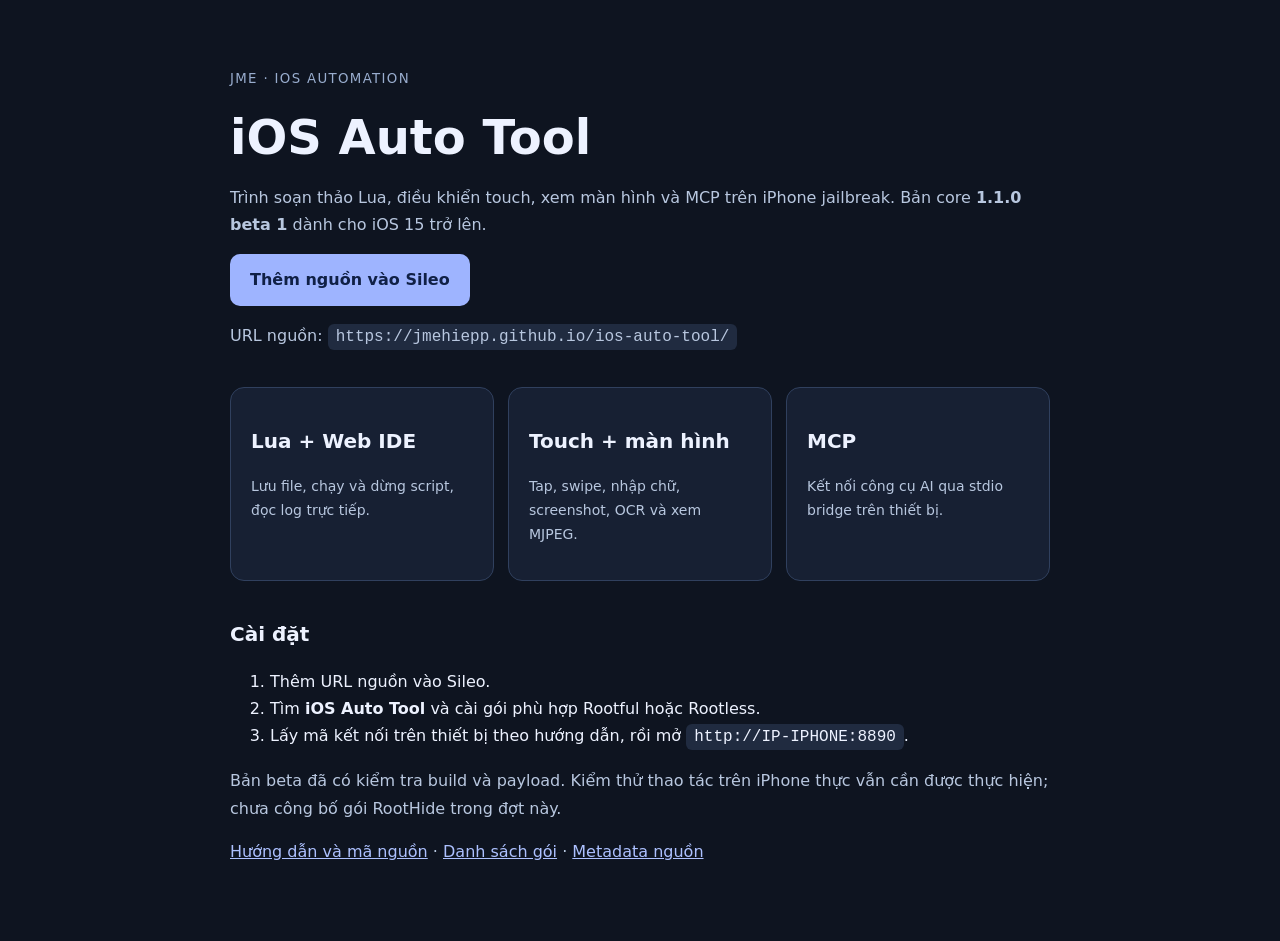
==== repo/index.html @ 99c03591 "test: verify Lua cancellation and signed release payloads" ====
<!doctype html><html lang="vi"><meta charset="utf-8"><meta name="viewport" content="width=device-width,initial-scale=1">
<title>iOS Auto Tool · Sileo source</title><style>body{margin:0;background:#0e1420;color:#edf2ff;font:16px/1.7 system-ui}main{max-width:820px;margin:auto;padding:64px 24px}small{color:#99adce;letter-spacing:.1em}h1{font-size:48px;line-height:1.1;margin:20px 0}p{color:#b8c7df}a{color:#adc1ff}code{word-break:break-all;background:#202b40;padding:4px 8px;border-radius:6px}.button{display:inline-block;background:#9eb4ff;color:#102046;border-radius:10px;padding:12px 20px;text-decoration:none;font-weight:700}.cards{display:grid;grid-template-columns:repeat(auto-fit,minmax(180px,1fr));gap:14px;margin:36px 0}article{padding:20px;border:1px solid #30405e;border-radius:14px;background:#172033}h2{font-size:20px}article p{font-size:14px}</style>
<main><small>JME · IOS AUTOMATION</small><h1>iOS Auto Tool</h1><p>Trình soạn thảo Lua, điều khiển touch, xem màn hình và MCP trên iPhone jailbreak. Bản core <strong>1.1.0 beta 1</strong> dành cho iOS 15 trở lên.</p>
<a class="button" href="sileo://source/https://jmehiepp.github.io/ios-auto-tool/">Thêm nguồn vào Sileo</a>
<p>URL nguồn: <code>https://jmehiepp.github.io/ios-auto-tool/</code></p>
<div class="cards"><article><h2>Lua + Web IDE</h2><p>Lưu file, chạy và dừng script, đọc log trực tiếp.</p></article><article><h2>Touch + màn hình</h2><p>Tap, swipe, nhập chữ, screenshot, OCR và xem MJPEG.</p></article><article><h2>MCP</h2><p>Kết nối công cụ AI qua stdio bridge trên thiết bị.</p></article></div>
<h2>Cài đặt</h2><ol><li>Thêm URL nguồn vào Sileo.</li><li>Tìm <strong>iOS Auto Tool</strong> và cài gói phù hợp Rootful hoặc Rootless.</li><li>Lấy mã kết nối trên thiết bị theo hướng dẫn, rồi mở <code>http://IP-IPHONE:8890</code>.</li></ol>
<p>Bản beta đã có kiểm tra build và payload. Kiểm thử thao tác trên iPhone thực vẫn cần được thực hiện; chưa công bố gói RootHide trong đợt này.</p>
<p><a href="https://github.com/jmehiepp/ios-auto-tool#readme">Hướng dẫn và mã nguồn</a> · <a href="Packages">Danh sách gói</a> · <a href="Release">Metadata nguồn</a></p></main></html>
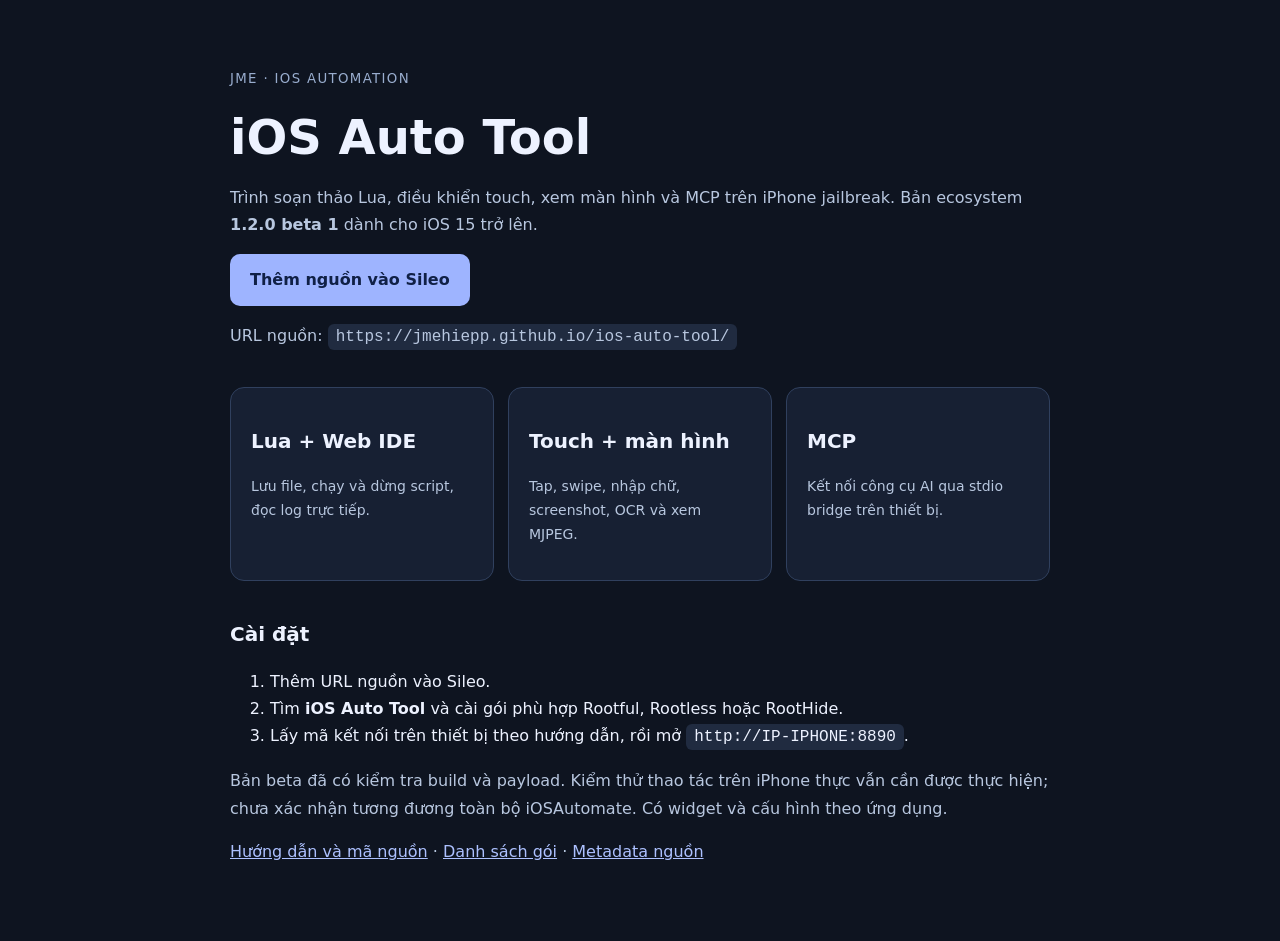
==== commit 42b74d02: "feat: add named device profiles and transactional app snapshots" ====
--- a/repo/index.html
+++ b/repo/index.html
@@ -1,9 +1,9 @@
 <!doctype html><html lang="vi"><meta charset="utf-8"><meta name="viewport" content="width=device-width,initial-scale=1">
 <title>iOS Auto Tool · Sileo source</title><style>body{margin:0;background:#0e1420;color:#edf2ff;font:16px/1.7 system-ui}main{max-width:820px;margin:auto;padding:64px 24px}small{color:#99adce;letter-spacing:.1em}h1{font-size:48px;line-height:1.1;margin:20px 0}p{color:#b8c7df}a{color:#adc1ff}code{word-break:break-all;background:#202b40;padding:4px 8px;border-radius:6px}.button{display:inline-block;background:#9eb4ff;color:#102046;border-radius:10px;padding:12px 20px;text-decoration:none;font-weight:700}.cards{display:grid;grid-template-columns:repeat(auto-fit,minmax(180px,1fr));gap:14px;margin:36px 0}article{padding:20px;border:1px solid #30405e;border-radius:14px;background:#172033}h2{font-size:20px}article p{font-size:14px}</style>
-<main><small>JME · IOS AUTOMATION</small><h1>iOS Auto Tool</h1><p>Trình soạn thảo Lua, điều khiển touch, xem màn hình và MCP trên iPhone jailbreak. Bản core <strong>1.1.0 beta 1</strong> dành cho iOS 15 trở lên.</p>
+<main><small>JME · IOS AUTOMATION</small><h1>iOS Auto Tool</h1><p>Trình soạn thảo Lua, điều khiển touch, xem màn hình và MCP trên iPhone jailbreak. Bản ecosystem <strong>1.2.0 beta 1</strong> dành cho iOS 15 trở lên.</p>
 <a class="button" href="sileo://source/https://jmehiepp.github.io/ios-auto-tool/">Thêm nguồn vào Sileo</a>
 <p>URL nguồn: <code>https://jmehiepp.github.io/ios-auto-tool/</code></p>
 <div class="cards"><article><h2>Lua + Web IDE</h2><p>Lưu file, chạy và dừng script, đọc log trực tiếp.</p></article><article><h2>Touch + màn hình</h2><p>Tap, swipe, nhập chữ, screenshot, OCR và xem MJPEG.</p></article><article><h2>MCP</h2><p>Kết nối công cụ AI qua stdio bridge trên thiết bị.</p></article></div>
-<h2>Cài đặt</h2><ol><li>Thêm URL nguồn vào Sileo.</li><li>Tìm <strong>iOS Auto Tool</strong> và cài gói phù hợp Rootful hoặc Rootless.</li><li>Lấy mã kết nối trên thiết bị theo hướng dẫn, rồi mở <code>http://IP-IPHONE:8890</code>.</li></ol>
-<p>Bản beta đã có kiểm tra build và payload. Kiểm thử thao tác trên iPhone thực vẫn cần được thực hiện; chưa công bố gói RootHide trong đợt này.</p>
+<h2>Cài đặt</h2><ol><li>Thêm URL nguồn vào Sileo.</li><li>Tìm <strong>iOS Auto Tool</strong> và cài gói phù hợp Rootful, Rootless hoặc RootHide.</li><li>Lấy mã kết nối trên thiết bị theo hướng dẫn, rồi mở <code>http://IP-IPHONE:8890</code>.</li></ol>
+<p>Bản beta đã có kiểm tra build và payload. Kiểm thử thao tác trên iPhone thực vẫn cần được thực hiện; chưa xác nhận tương đương toàn bộ iOSAutomate. Có widget và cấu hình theo ứng dụng.</p>
 <p><a href="https://github.com/jmehiepp/ios-auto-tool#readme">Hướng dẫn và mã nguồn</a> · <a href="Packages">Danh sách gói</a> · <a href="Release">Metadata nguồn</a></p></main></html>
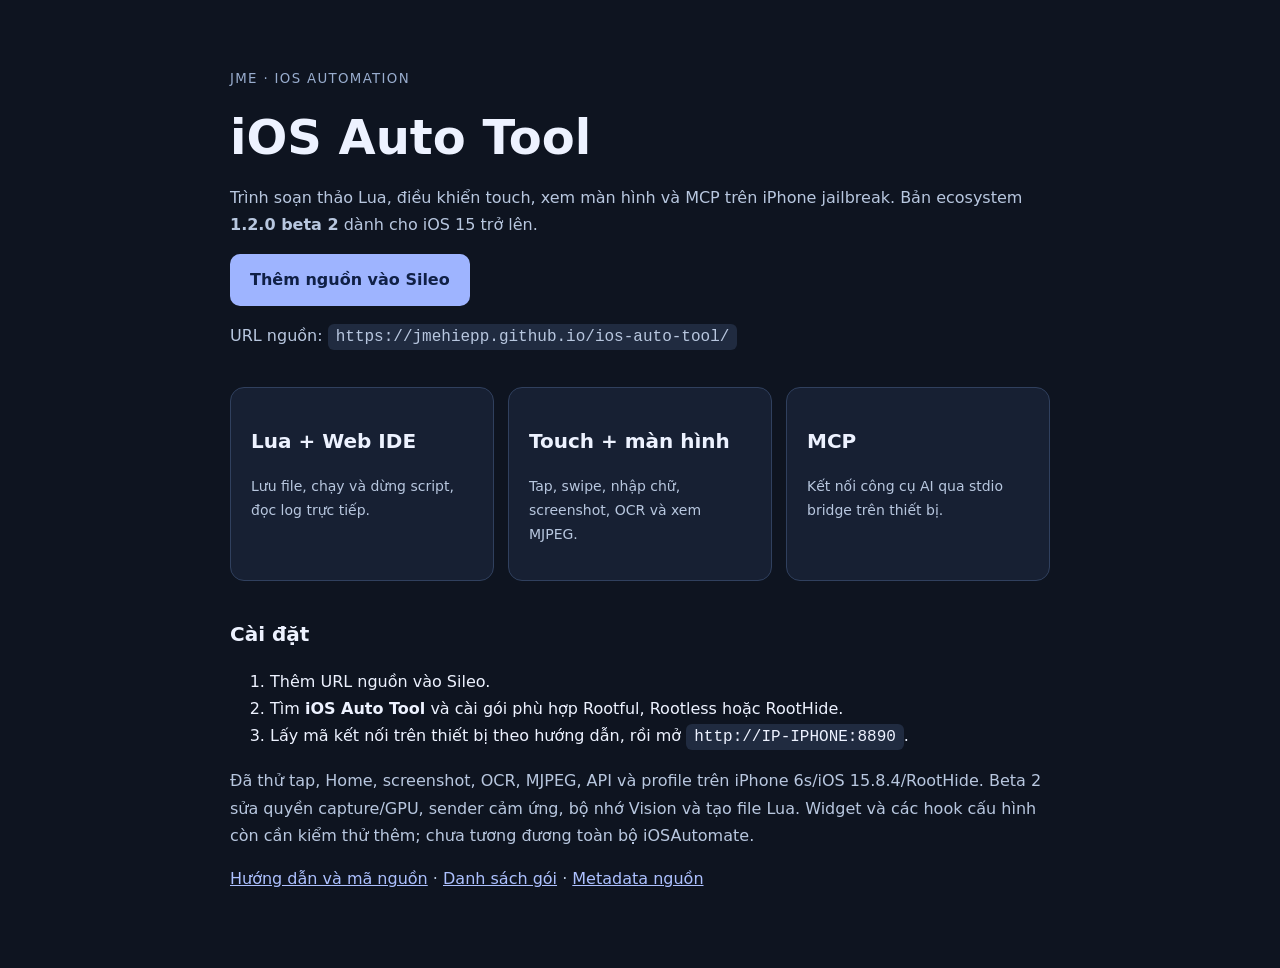
==== commit 91d2d999: "Document device-verified beta2 fixes and remaining runtime scope" ====
--- a/repo/index.html
+++ b/repo/index.html
@@ -1,9 +1,9 @@
 <!doctype html><html lang="vi"><meta charset="utf-8"><meta name="viewport" content="width=device-width,initial-scale=1">
 <title>iOS Auto Tool · Sileo source</title><style>body{margin:0;background:#0e1420;color:#edf2ff;font:16px/1.7 system-ui}main{max-width:820px;margin:auto;padding:64px 24px}small{color:#99adce;letter-spacing:.1em}h1{font-size:48px;line-height:1.1;margin:20px 0}p{color:#b8c7df}a{color:#adc1ff}code{word-break:break-all;background:#202b40;padding:4px 8px;border-radius:6px}.button{display:inline-block;background:#9eb4ff;color:#102046;border-radius:10px;padding:12px 20px;text-decoration:none;font-weight:700}.cards{display:grid;grid-template-columns:repeat(auto-fit,minmax(180px,1fr));gap:14px;margin:36px 0}article{padding:20px;border:1px solid #30405e;border-radius:14px;background:#172033}h2{font-size:20px}article p{font-size:14px}</style>
-<main><small>JME · IOS AUTOMATION</small><h1>iOS Auto Tool</h1><p>Trình soạn thảo Lua, điều khiển touch, xem màn hình và MCP trên iPhone jailbreak. Bản ecosystem <strong>1.2.0 beta 1</strong> dành cho iOS 15 trở lên.</p>
+<main><small>JME · IOS AUTOMATION</small><h1>iOS Auto Tool</h1><p>Trình soạn thảo Lua, điều khiển touch, xem màn hình và MCP trên iPhone jailbreak. Bản ecosystem <strong>1.2.0 beta 2</strong> dành cho iOS 15 trở lên.</p>
 <a class="button" href="sileo://source/https://jmehiepp.github.io/ios-auto-tool/">Thêm nguồn vào Sileo</a>
 <p>URL nguồn: <code>https://jmehiepp.github.io/ios-auto-tool/</code></p>
 <div class="cards"><article><h2>Lua + Web IDE</h2><p>Lưu file, chạy và dừng script, đọc log trực tiếp.</p></article><article><h2>Touch + màn hình</h2><p>Tap, swipe, nhập chữ, screenshot, OCR và xem MJPEG.</p></article><article><h2>MCP</h2><p>Kết nối công cụ AI qua stdio bridge trên thiết bị.</p></article></div>
 <h2>Cài đặt</h2><ol><li>Thêm URL nguồn vào Sileo.</li><li>Tìm <strong>iOS Auto Tool</strong> và cài gói phù hợp Rootful, Rootless hoặc RootHide.</li><li>Lấy mã kết nối trên thiết bị theo hướng dẫn, rồi mở <code>http://IP-IPHONE:8890</code>.</li></ol>
-<p>Bản beta đã có kiểm tra build và payload. Kiểm thử thao tác trên iPhone thực vẫn cần được thực hiện; chưa xác nhận tương đương toàn bộ iOSAutomate. Có widget và cấu hình theo ứng dụng.</p>
+<p>Đã thử tap, Home, screenshot, OCR, MJPEG, API và profile trên iPhone 6s/iOS 15.8.4/RootHide. Beta 2 sửa quyền capture/GPU, sender cảm ứng, bộ nhớ Vision và tạo file Lua. Widget và các hook cấu hình còn cần kiểm thử thêm; chưa tương đương toàn bộ iOSAutomate.</p>
 <p><a href="https://github.com/jmehiepp/ios-auto-tool#readme">Hướng dẫn và mã nguồn</a> · <a href="Packages">Danh sách gói</a> · <a href="Release">Metadata nguồn</a></p></main></html>
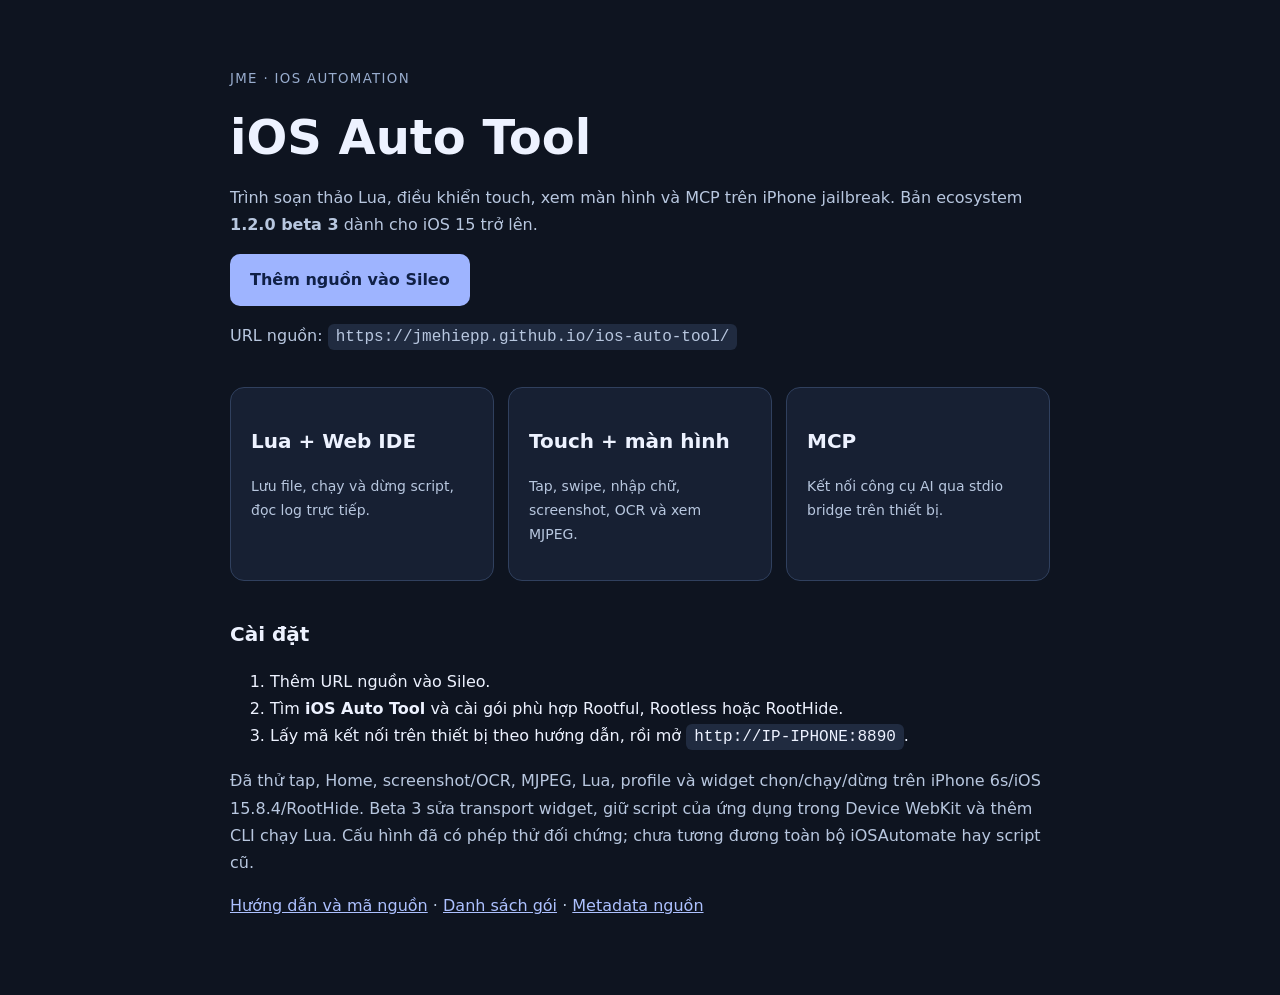
==== commit ba392cc1: "Document device-verified beta3 widget and scoped Device tests" ====
--- a/repo/index.html
+++ b/repo/index.html
@@ -1,9 +1,9 @@
 <!doctype html><html lang="vi"><meta charset="utf-8"><meta name="viewport" content="width=device-width,initial-scale=1">
 <title>iOS Auto Tool · Sileo source</title><style>body{margin:0;background:#0e1420;color:#edf2ff;font:16px/1.7 system-ui}main{max-width:820px;margin:auto;padding:64px 24px}small{color:#99adce;letter-spacing:.1em}h1{font-size:48px;line-height:1.1;margin:20px 0}p{color:#b8c7df}a{color:#adc1ff}code{word-break:break-all;background:#202b40;padding:4px 8px;border-radius:6px}.button{display:inline-block;background:#9eb4ff;color:#102046;border-radius:10px;padding:12px 20px;text-decoration:none;font-weight:700}.cards{display:grid;grid-template-columns:repeat(auto-fit,minmax(180px,1fr));gap:14px;margin:36px 0}article{padding:20px;border:1px solid #30405e;border-radius:14px;background:#172033}h2{font-size:20px}article p{font-size:14px}</style>
-<main><small>JME · IOS AUTOMATION</small><h1>iOS Auto Tool</h1><p>Trình soạn thảo Lua, điều khiển touch, xem màn hình và MCP trên iPhone jailbreak. Bản ecosystem <strong>1.2.0 beta 2</strong> dành cho iOS 15 trở lên.</p>
+<main><small>JME · IOS AUTOMATION</small><h1>iOS Auto Tool</h1><p>Trình soạn thảo Lua, điều khiển touch, xem màn hình và MCP trên iPhone jailbreak. Bản ecosystem <strong>1.2.0 beta 3</strong> dành cho iOS 15 trở lên.</p>
 <a class="button" href="sileo://source/https://jmehiepp.github.io/ios-auto-tool/">Thêm nguồn vào Sileo</a>
 <p>URL nguồn: <code>https://jmehiepp.github.io/ios-auto-tool/</code></p>
 <div class="cards"><article><h2>Lua + Web IDE</h2><p>Lưu file, chạy và dừng script, đọc log trực tiếp.</p></article><article><h2>Touch + màn hình</h2><p>Tap, swipe, nhập chữ, screenshot, OCR và xem MJPEG.</p></article><article><h2>MCP</h2><p>Kết nối công cụ AI qua stdio bridge trên thiết bị.</p></article></div>
 <h2>Cài đặt</h2><ol><li>Thêm URL nguồn vào Sileo.</li><li>Tìm <strong>iOS Auto Tool</strong> và cài gói phù hợp Rootful, Rootless hoặc RootHide.</li><li>Lấy mã kết nối trên thiết bị theo hướng dẫn, rồi mở <code>http://IP-IPHONE:8890</code>.</li></ol>
-<p>Đã thử tap, Home, screenshot, OCR, MJPEG, API và profile trên iPhone 6s/iOS 15.8.4/RootHide. Beta 2 sửa quyền capture/GPU, sender cảm ứng, bộ nhớ Vision và tạo file Lua. Widget và các hook cấu hình còn cần kiểm thử thêm; chưa tương đương toàn bộ iOSAutomate.</p>
+<p>Đã thử tap, Home, screenshot/OCR, MJPEG, Lua, profile và widget chọn/chạy/dừng trên iPhone 6s/iOS 15.8.4/RootHide. Beta 3 sửa transport widget, giữ script của ứng dụng trong Device WebKit và thêm CLI chạy Lua. Cấu hình đã có phép thử đối chứng; chưa tương đương toàn bộ iOSAutomate hay script cũ.</p>
 <p><a href="https://github.com/jmehiepp/ios-auto-tool#readme">Hướng dẫn và mã nguồn</a> · <a href="Packages">Danh sách gói</a> · <a href="Release">Metadata nguồn</a></p></main></html>
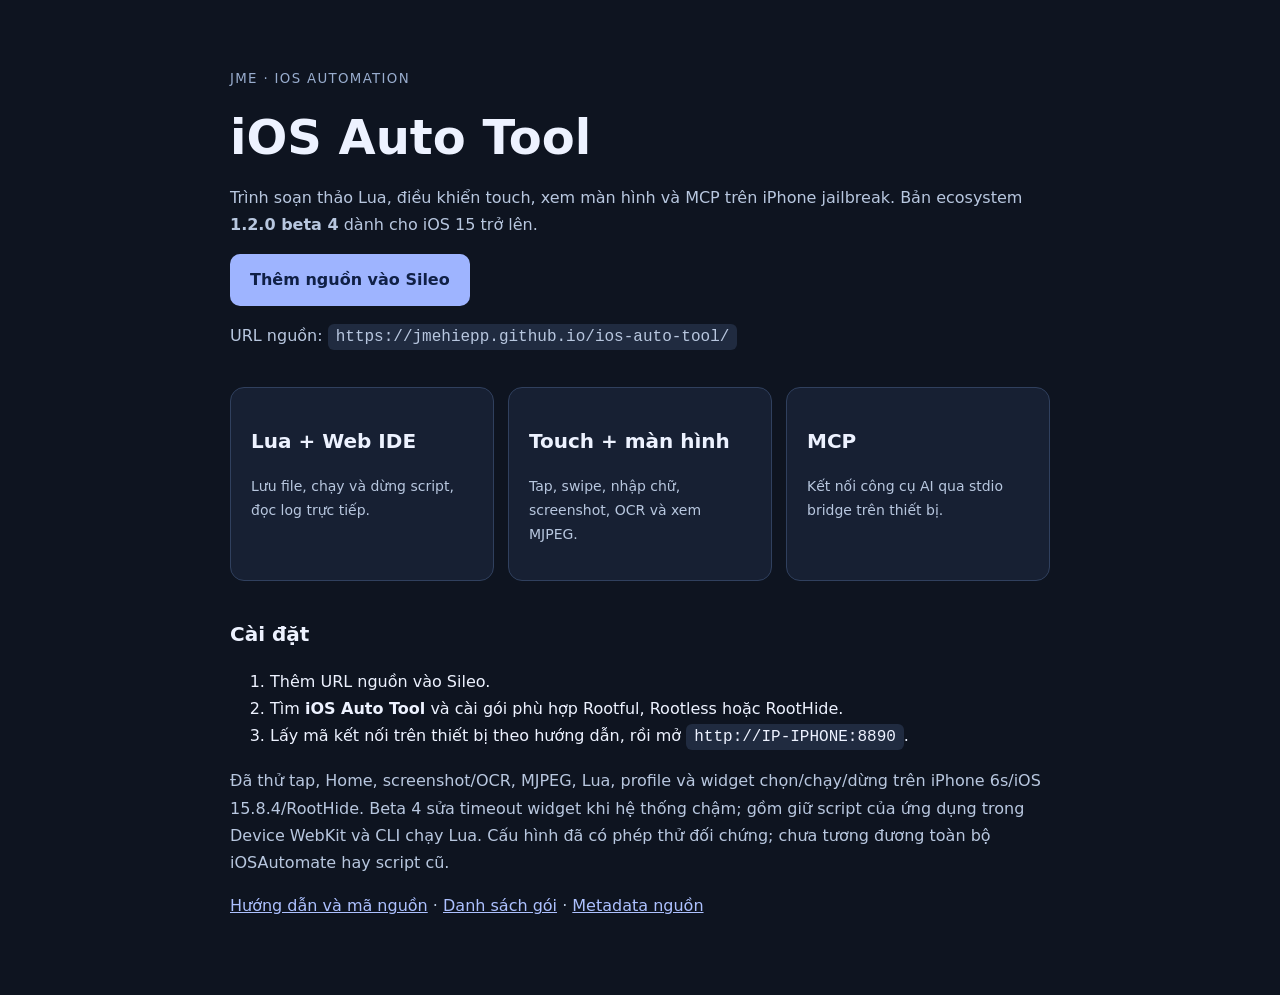
==== commit 03eb2301: "Document beta4 deadline fix and preserve receive errors across clock checks" ====
--- a/repo/index.html
+++ b/repo/index.html
@@ -1,9 +1,9 @@
 <!doctype html><html lang="vi"><meta charset="utf-8"><meta name="viewport" content="width=device-width,initial-scale=1">
 <title>iOS Auto Tool · Sileo source</title><style>body{margin:0;background:#0e1420;color:#edf2ff;font:16px/1.7 system-ui}main{max-width:820px;margin:auto;padding:64px 24px}small{color:#99adce;letter-spacing:.1em}h1{font-size:48px;line-height:1.1;margin:20px 0}p{color:#b8c7df}a{color:#adc1ff}code{word-break:break-all;background:#202b40;padding:4px 8px;border-radius:6px}.button{display:inline-block;background:#9eb4ff;color:#102046;border-radius:10px;padding:12px 20px;text-decoration:none;font-weight:700}.cards{display:grid;grid-template-columns:repeat(auto-fit,minmax(180px,1fr));gap:14px;margin:36px 0}article{padding:20px;border:1px solid #30405e;border-radius:14px;background:#172033}h2{font-size:20px}article p{font-size:14px}</style>
-<main><small>JME · IOS AUTOMATION</small><h1>iOS Auto Tool</h1><p>Trình soạn thảo Lua, điều khiển touch, xem màn hình và MCP trên iPhone jailbreak. Bản ecosystem <strong>1.2.0 beta 3</strong> dành cho iOS 15 trở lên.</p>
+<main><small>JME · IOS AUTOMATION</small><h1>iOS Auto Tool</h1><p>Trình soạn thảo Lua, điều khiển touch, xem màn hình và MCP trên iPhone jailbreak. Bản ecosystem <strong>1.2.0 beta 4</strong> dành cho iOS 15 trở lên.</p>
 <a class="button" href="sileo://source/https://jmehiepp.github.io/ios-auto-tool/">Thêm nguồn vào Sileo</a>
 <p>URL nguồn: <code>https://jmehiepp.github.io/ios-auto-tool/</code></p>
 <div class="cards"><article><h2>Lua + Web IDE</h2><p>Lưu file, chạy và dừng script, đọc log trực tiếp.</p></article><article><h2>Touch + màn hình</h2><p>Tap, swipe, nhập chữ, screenshot, OCR và xem MJPEG.</p></article><article><h2>MCP</h2><p>Kết nối công cụ AI qua stdio bridge trên thiết bị.</p></article></div>
 <h2>Cài đặt</h2><ol><li>Thêm URL nguồn vào Sileo.</li><li>Tìm <strong>iOS Auto Tool</strong> và cài gói phù hợp Rootful, Rootless hoặc RootHide.</li><li>Lấy mã kết nối trên thiết bị theo hướng dẫn, rồi mở <code>http://IP-IPHONE:8890</code>.</li></ol>
-<p>Đã thử tap, Home, screenshot/OCR, MJPEG, Lua, profile và widget chọn/chạy/dừng trên iPhone 6s/iOS 15.8.4/RootHide. Beta 3 sửa transport widget, giữ script của ứng dụng trong Device WebKit và thêm CLI chạy Lua. Cấu hình đã có phép thử đối chứng; chưa tương đương toàn bộ iOSAutomate hay script cũ.</p>
+<p>Đã thử tap, Home, screenshot/OCR, MJPEG, Lua, profile và widget chọn/chạy/dừng trên iPhone 6s/iOS 15.8.4/RootHide. Beta 4 sửa timeout widget khi hệ thống chậm; gồm giữ script của ứng dụng trong Device WebKit và CLI chạy Lua. Cấu hình đã có phép thử đối chứng; chưa tương đương toàn bộ iOSAutomate hay script cũ.</p>
 <p><a href="https://github.com/jmehiepp/ios-auto-tool#readme">Hướng dẫn và mã nguồn</a> · <a href="Packages">Danh sách gói</a> · <a href="Release">Metadata nguồn</a></p></main></html>
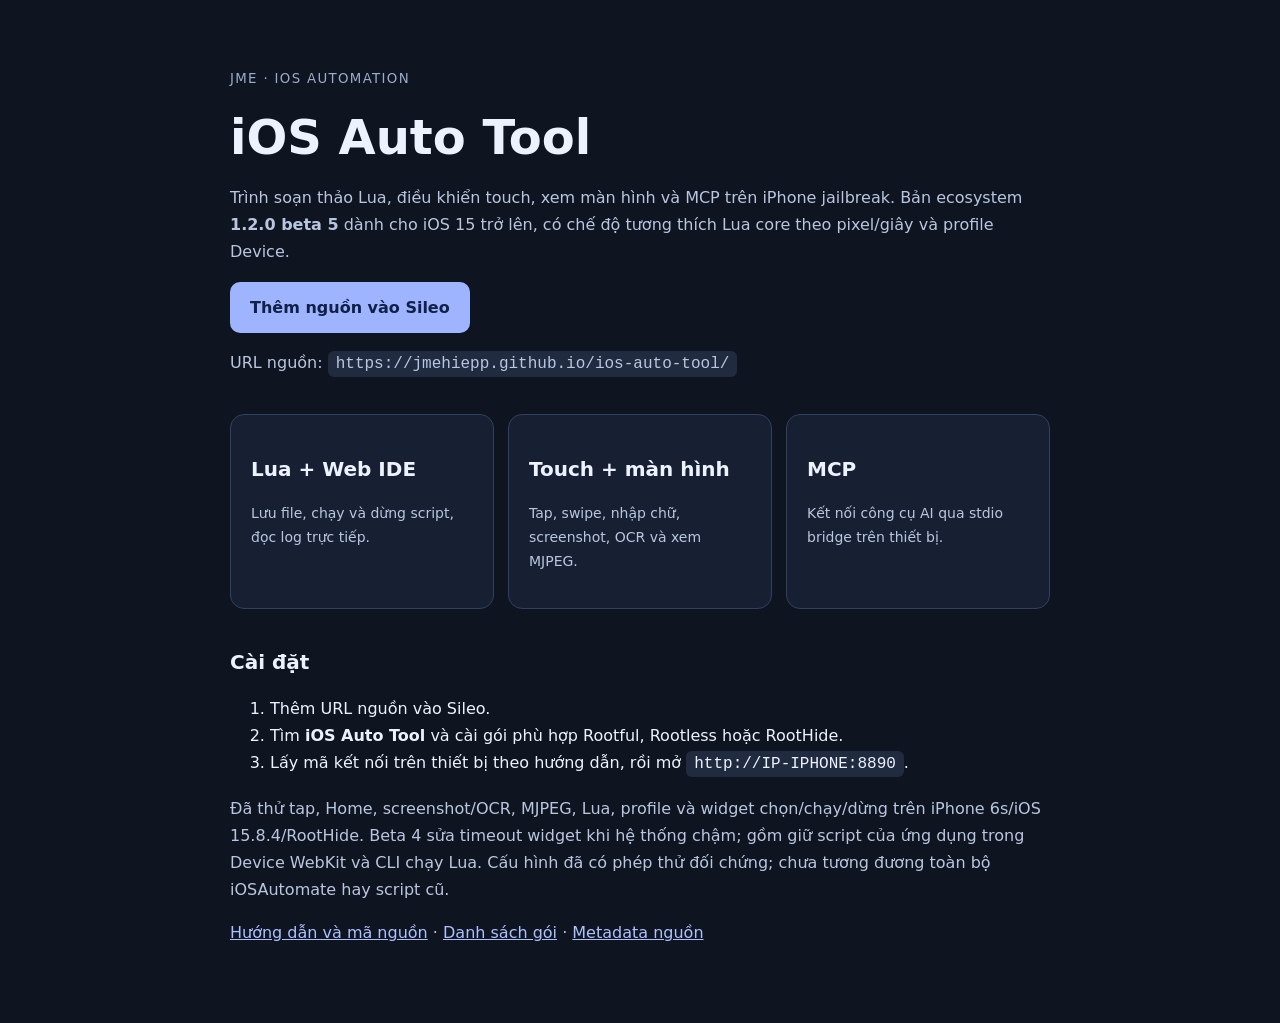
==== commit d6158dae: "fix: provide private Lua temporary files on RootHide and document beta5 scope" ====
--- a/repo/index.html
+++ b/repo/index.html
@@ -1,6 +1,6 @@
 <!doctype html><html lang="vi"><meta charset="utf-8"><meta name="viewport" content="width=device-width,initial-scale=1">
 <title>iOS Auto Tool · Sileo source</title><style>body{margin:0;background:#0e1420;color:#edf2ff;font:16px/1.7 system-ui}main{max-width:820px;margin:auto;padding:64px 24px}small{color:#99adce;letter-spacing:.1em}h1{font-size:48px;line-height:1.1;margin:20px 0}p{color:#b8c7df}a{color:#adc1ff}code{word-break:break-all;background:#202b40;padding:4px 8px;border-radius:6px}.button{display:inline-block;background:#9eb4ff;color:#102046;border-radius:10px;padding:12px 20px;text-decoration:none;font-weight:700}.cards{display:grid;grid-template-columns:repeat(auto-fit,minmax(180px,1fr));gap:14px;margin:36px 0}article{padding:20px;border:1px solid #30405e;border-radius:14px;background:#172033}h2{font-size:20px}article p{font-size:14px}</style>
-<main><small>JME · IOS AUTOMATION</small><h1>iOS Auto Tool</h1><p>Trình soạn thảo Lua, điều khiển touch, xem màn hình và MCP trên iPhone jailbreak. Bản ecosystem <strong>1.2.0 beta 4</strong> dành cho iOS 15 trở lên.</p>
+<main><small>JME · IOS AUTOMATION</small><h1>iOS Auto Tool</h1><p>Trình soạn thảo Lua, điều khiển touch, xem màn hình và MCP trên iPhone jailbreak. Bản ecosystem <strong>1.2.0 beta 5</strong> dành cho iOS 15 trở lên, có chế độ tương thích Lua core theo pixel/giây và profile Device.</p>
 <a class="button" href="sileo://source/https://jmehiepp.github.io/ios-auto-tool/">Thêm nguồn vào Sileo</a>
 <p>URL nguồn: <code>https://jmehiepp.github.io/ios-auto-tool/</code></p>
 <div class="cards"><article><h2>Lua + Web IDE</h2><p>Lưu file, chạy và dừng script, đọc log trực tiếp.</p></article><article><h2>Touch + màn hình</h2><p>Tap, swipe, nhập chữ, screenshot, OCR và xem MJPEG.</p></article><article><h2>MCP</h2><p>Kết nối công cụ AI qua stdio bridge trên thiết bị.</p></article></div>
